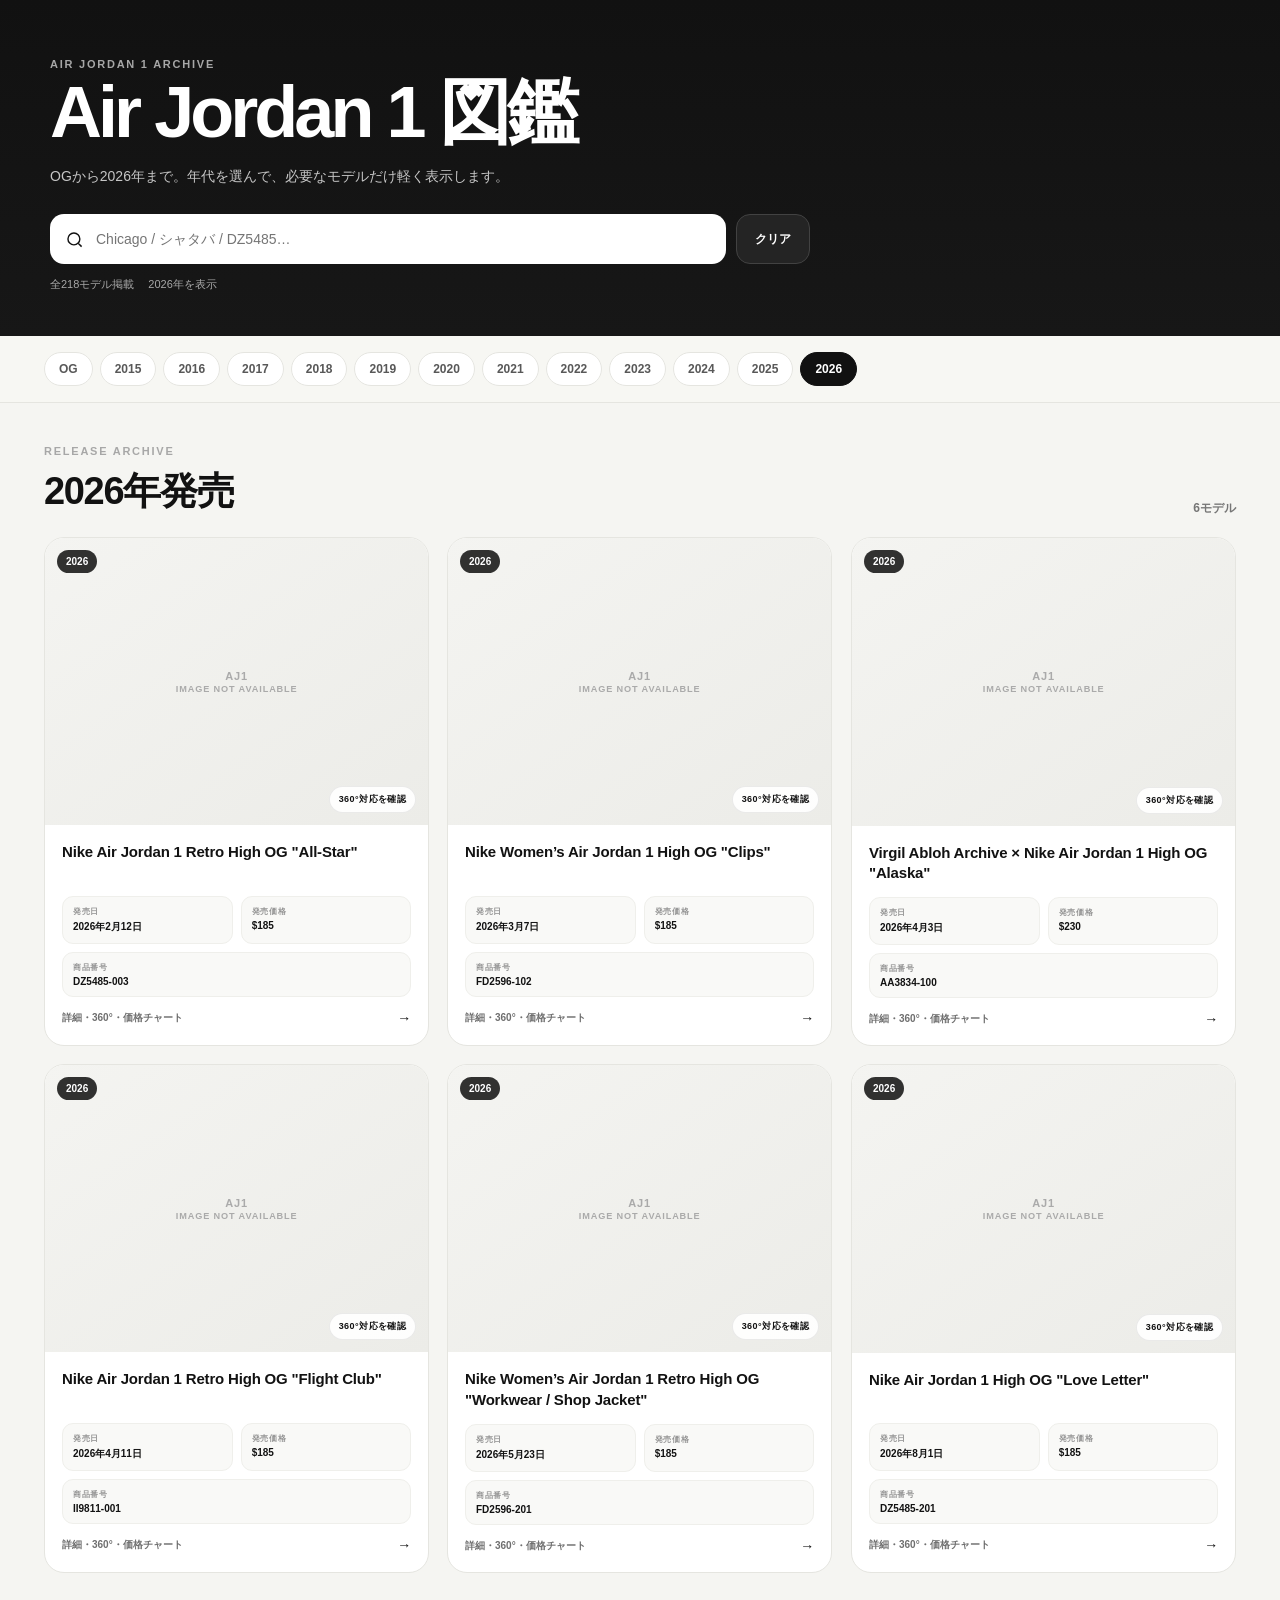
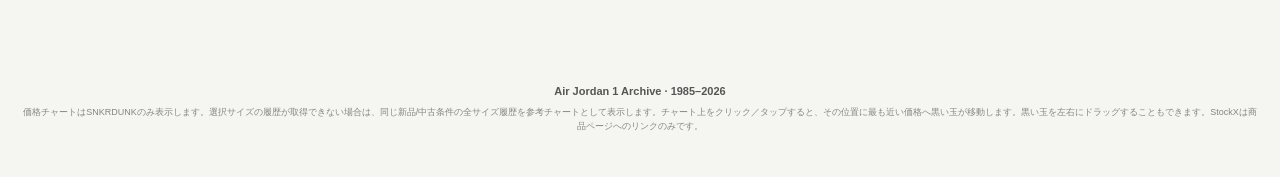
==== index.html @ d8d4a109 "Add files via upload" ====
<!DOCTYPE html>
<html lang="ja">
<head>
  <meta charset="utf-8">
  <meta name="viewport" content="width=device-width, initial-scale=1">
  <meta name="description" content="Air Jordan 1を発売年代順に探せるスニーカー図鑑。360°ビューとSNKRDUNK価格チャートに対応。">
  <title>Air Jordan 1 Archive</title>
  <link rel="preconnect" href="https://images.stockx.com">
  <link rel="preconnect" href="https://cdn.snkrdunk.com">
  <link rel="stylesheet" href="snker.css?v=22">
  <script src="snker.js?v=22" defer></script>
</head>
<body>
  <header class="site-header">
    <div class="hero-inner">
      <p class="eyebrow">AIR JORDAN 1 ARCHIVE</p>
      <h1>Air Jordan 1 図鑑</h1>
      <p class="hero-copy">OGから2026年まで。年代を選んで、必要なモデルだけ軽く表示します。</p>
      <div class="search-row">
        <label class="search-box">
          <span class="sr-only">モデル名・カラー・商品番号を検索</span>
          <svg viewBox="0 0 24 24" aria-hidden="true"><path d="m21 21-4.35-4.35m2.1-5.4a7.5 7.5 0 1 1-15 0 7.5 7.5 0 0 1 15 0Z"/></svg>
          <input id="searchInput" type="search" autocomplete="off" placeholder="Chicago / シャタバ / DZ5485…">
        </label>
        <button id="clearBtn" class="clear-btn" type="button">クリア</button>
      </div>
      <div class="hero-status">
        <span id="resultCount">データを読み込み中…</span>
        <span id="modeLabel">2026年を表示</span>
      </div>
    </div>
  </header>

  <nav class="year-nav" aria-label="発売年代">
    <div id="yearNav" class="year-nav-inner"></div>
  </nav>

  <main class="archive-main">
    <section class="section-head">
      <div>
        <p class="section-kicker">RELEASE ARCHIVE</p>
        <h2 id="sectionTitle">2026年発売</h2>
      </div>
      <p id="sectionCount" class="section-count"></p>
    </section>

    <div id="loadingState" class="state-card">スニーカーデータを読み込んでいます…</div>
    <div id="emptyState" class="state-card" hidden>該当するモデルがありません。</div>
    <div id="sneakerGrid" class="sneaker-grid" aria-live="polite"></div>
  </main>

  <button id="scrollTopBtn" class="scroll-top" type="button" aria-label="ページ上部へ戻る">↑</button>

  <dialog id="detailDialog" class="detail-dialog">
    <div class="dialog-shell">
      <button id="closeDialogBtn" class="dialog-close" type="button" aria-label="閉じる">×</button>
      <div id="detailContent"></div>
    </div>
  </dialog>

  <footer class="site-footer">
    <p>Air Jordan 1 Archive · 1985–2026</p>
    <small>価格チャートはSNKRDUNKのみ表示します。選択サイズの履歴が取得できない場合は、同じ新品/中古条件の全サイズ履歴を参考チャートとして表示します。チャート上をクリック／タップすると、その位置に最も近い価格へ黒い玉が移動します。黒い玉を左右にドラッグすることもできます。StockXは商品ページへのリンクのみです。</small>
  </footer>
</body>
</html>
---- snker.css ----
:root{
  --bg:#f5f5f2;--surface:#fff;--surface-2:#f9f9f7;--text:#121212;--muted:#767676;
  --line:#e5e5e0;--strong:#191919;--stockx:#066b3b;--snkr:#111111;--shadow:0 18px 46px rgba(0,0,0,.08);
  --nav-h:66px;--radius:20px;
}
*{box-sizing:border-box}
html{scroll-behavior:smooth;background:var(--bg)}
body{margin:0;background:var(--bg);color:var(--text);font-family:Inter,"Helvetica Neue",Arial,"Noto Sans JP",sans-serif;-webkit-font-smoothing:antialiased}
button,input,select{font:inherit}
button,a{-webkit-tap-highlight-color:transparent}
a{color:inherit}
.sr-only{position:absolute;width:1px;height:1px;padding:0;margin:-1px;overflow:hidden;clip:rect(0,0,0,0);white-space:nowrap;border:0}
.site-header{background:linear-gradient(180deg,#111 0%,#171717 100%);color:#fff;padding:58px 24px 44px}
.hero-inner{max-width:1180px;margin:auto}
.eyebrow,.section-kicker{margin:0 0 9px;font-size:11px;font-weight:900;letter-spacing:.16em;color:#a7a7a7}
h1{margin:0;font-size:clamp(36px,6vw,72px);line-height:.94;letter-spacing:-.055em}
.hero-copy{margin:18px 0 26px;max-width:700px;color:#c6c6c6;line-height:1.7;font-size:14px}
.search-row{display:flex;gap:10px;max-width:760px}
.search-box{height:50px;flex:1;display:flex;align-items:center;gap:10px;padding:0 15px;background:#fff;border-radius:14px;color:#111}
.search-box svg{width:19px;height:19px;fill:none;stroke:currentColor;stroke-width:1.8;flex:none}
.search-box input{width:100%;border:0;outline:0;background:transparent;font-size:14px}
.clear-btn{border:1px solid #424242;background:#242424;color:#fff;border-radius:14px;padding:0 18px;font-size:12px;font-weight:800;cursor:pointer}
.hero-status{margin-top:13px;display:flex;gap:14px;flex-wrap:wrap;color:#a8a8a8;font-size:11px}
.year-nav{position:sticky;top:0;z-index:100;background:rgba(247,247,244,.92);backdrop-filter:blur(18px);-webkit-backdrop-filter:blur(18px);border-bottom:1px solid var(--line)}
.year-nav-inner{max-width:1240px;height:var(--nav-h);margin:auto;padding:0 24px;display:flex;align-items:center;gap:7px;overflow-x:auto;scrollbar-width:none}
.year-nav-inner::-webkit-scrollbar{display:none}
.year-btn{flex:none;border:1px solid var(--line);background:#fff;border-radius:999px;padding:9px 14px;font-size:12px;font-weight:850;color:#585858;cursor:pointer;transition:.18s ease}
.year-btn:hover{transform:translateY(-1px);border-color:#bcbcbc;color:#111}
.year-btn.active{background:#111;color:#fff;border-color:#111}
.archive-main{max-width:1240px;margin:auto;padding:42px 24px 80px;min-height:70vh}
.section-head{display:flex;align-items:end;justify-content:space-between;gap:16px;margin-bottom:20px}
.section-head h2{margin:0;font-size:clamp(25px,4vw,38px);letter-spacing:-.035em}
.section-count{margin:0;color:var(--muted);font-size:12px;font-weight:800}
.sneaker-grid{display:grid;grid-template-columns:repeat(3,minmax(0,1fr));gap:18px}
.sneaker-card{min-width:0;background:var(--surface);border:1px solid var(--line);border-radius:var(--radius);overflow:hidden;cursor:pointer;transition:transform .2s ease,box-shadow .2s ease,border-color .2s ease;content-visibility:auto;contain-intrinsic-size:430px}
.sneaker-card:hover{transform:translateY(-3px);box-shadow:var(--shadow);border-color:#d1d1cc}
.card-image-wrap{position:relative;aspect-ratio:4/3;background:linear-gradient(145deg,#f4f4f1,#ecece8);display:grid;place-items:center;overflow:hidden}
.card-image{width:100%;height:100%;object-fit:contain;padding:18px;display:block;transition:transform .25s ease}
.sneaker-card:hover .card-image{transform:scale(1.025)}
.image-placeholder{width:100%;height:100%;display:grid;place-items:center;color:#aaa;font-weight:900;letter-spacing:.08em;font-size:11px;text-align:center}
.card-year{position:absolute;top:12px;left:12px;padding:6px 9px;border-radius:999px;background:rgba(17,17,17,.86);color:#fff;font-size:10px;font-weight:900;backdrop-filter:blur(8px)}
.card-360{position:absolute;right:12px;bottom:12px;padding:6px 9px;border-radius:999px;background:rgba(255,255,255,.9);border:1px solid rgba(0,0,0,.08);font-size:9px;font-weight:900;letter-spacing:.05em}
.card-body{padding:17px 17px 18px}
.card-title{margin:0;min-height:2.65em;font-size:15px;line-height:1.35;letter-spacing:-.012em}
.card-meta{margin-top:14px;display:grid;grid-template-columns:1fr 1fr;gap:8px}
.card-meta-item{min-width:0;background:var(--surface-2);border:1px solid #efefeb;border-radius:11px;padding:9px 10px}
.card-meta-label{display:block;margin-bottom:3px;color:#939393;font-size:8px;font-weight:900;letter-spacing:.08em}
.card-meta-value{display:block;font-size:10px;font-weight:850;white-space:nowrap;overflow:hidden;text-overflow:ellipsis}
.card-sku{grid-column:1/-1}
.card-open{margin-top:13px;display:flex;align-items:center;justify-content:space-between;color:#6f6f6f;font-size:10px;font-weight:800}
.card-open::after{content:'→';font-size:14px;color:#111}
.state-card{border:1px dashed #cfcfca;border-radius:18px;background:rgba(255,255,255,.55);padding:42px 20px;text-align:center;color:#777;font-size:13px}
.scroll-top{position:fixed;right:22px;bottom:22px;width:46px;height:46px;border:0;border-radius:50%;background:#111;color:#fff;box-shadow:0 10px 28px rgba(0,0,0,.2);display:none;place-items:center;z-index:90;cursor:pointer}
.scroll-top.show{display:grid}
.site-footer{text-align:center;padding:32px 20px 44px;color:#858585;font-size:11px}
.site-footer p{margin:0 0 8px;color:#555;font-weight:800}.site-footer small{font-size:9px}
.detail-dialog{width:min(1160px,calc(100% - 28px));max-width:none;max-height:calc(100vh - 28px);padding:0;border:0;border-radius:24px;background:transparent;overflow:visible}
.detail-dialog::backdrop{background:rgba(0,0,0,.68);backdrop-filter:blur(5px)}
.dialog-shell{position:relative;max-height:calc(100vh - 28px);overflow:auto;background:#f7f7f4;border-radius:24px;box-shadow:0 26px 80px rgba(0,0,0,.38)}
.dialog-close{position:sticky;float:right;top:14px;right:14px;z-index:5;width:40px;height:40px;border:1px solid #ddd;background:rgba(255,255,255,.92);border-radius:50%;font-size:25px;line-height:1;cursor:pointer;box-shadow:0 5px 18px rgba(0,0,0,.08)}
.detail-grid{display:grid;grid-template-columns:minmax(0,1.05fr) minmax(360px,.95fr);gap:0;min-height:650px}
.detail-media{padding:34px;background:#ecece8;display:flex;flex-direction:column;gap:14px;min-width:0}
.detail-info{padding:40px 34px 34px;min-width:0;background:#fff}
.viewer-stage{position:relative;flex:1;min-height:420px;display:grid;place-items:center;background:#f5f5f1;border:1px solid #deded9;border-radius:20px;overflow:hidden;touch-action:pan-y}
.viewer-stage.has-360{cursor:grab}.viewer-stage.has-360:active{cursor:grabbing}
.viewer-image{width:100%;height:100%;max-height:560px;object-fit:contain;padding:22px;user-select:none;-webkit-user-drag:none}
.viewer-badge{position:absolute;left:14px;top:14px;background:#111;color:#fff;border-radius:999px;padding:7px 10px;font-size:9px;font-weight:900;letter-spacing:.08em}
.viewer-help{position:absolute;left:14px;bottom:14px;background:rgba(255,255,255,.9);border-radius:999px;padding:7px 10px;font-size:9px;font-weight:800;color:#555}
.viewer-count{position:absolute;right:14px;bottom:14px;background:rgba(17,17,17,.86);color:#fff;border-radius:999px;padding:7px 10px;font-size:9px;font-weight:900}
.viewer-arrow{position:absolute;top:50%;transform:translateY(-50%);width:42px;height:42px;border:1px solid #ddd;background:rgba(255,255,255,.9);border-radius:50%;font-size:25px;cursor:pointer}.viewer-prev{left:12px}.viewer-next{right:12px}
.viewer-actions{display:flex;gap:9px;flex-wrap:wrap}
.viewer-status{display:flex;align-items:center;color:#707070;font-size:10px;font-weight:750}
.detail-eyebrow{margin:0 0 9px;color:#999;font-size:10px;font-weight:900;letter-spacing:.13em}
.detail-title{margin:0;font-size:clamp(25px,3.3vw,42px);line-height:1.05;letter-spacing:-.045em}
.detail-meta{margin:22px 0;display:grid;grid-template-columns:repeat(3,1fr);gap:8px}
.detail-meta-item{border:1px solid var(--line);border-radius:13px;padding:11px;background:#fafaf8;min-width:0}
.detail-meta-item span{display:block;color:#8d8d8d;font-size:8px;font-weight:900;letter-spacing:.08em;margin-bottom:4px}.detail-meta-item strong{display:block;font-size:11px;line-height:1.35;word-break:break-word}
.market-section{margin-top:18px;border:1px solid var(--line);border-radius:16px;background:#fafaf8;overflow:hidden}
.market-section>summary{cursor:pointer;list-style:none;padding:14px 15px;font-size:12px;font-weight:900;display:flex;justify-content:space-between;align-items:center}.market-section>summary::-webkit-details-marker{display:none}.market-section>summary::after{content:'＋';font-size:18px;color:#777}.market-section[open]>summary::after{content:'−'}
.market-inner{padding:0 12px 12px}.market-note{margin:0 0 10px;color:#888;font-size:9px;line-height:1.55}
.market-grid{display:grid;grid-template-columns:1fr;gap:9px}.market-source{border:1px solid #e1e1dd;border-radius:13px;background:#fff;padding:11px;min-width:0}
.market-source-head{display:flex;align-items:center;justify-content:space-between;gap:8px;margin-bottom:9px}.market-source-head strong{font-size:12px}.market-stockx .market-source-head strong{color:var(--stockx)}.market-snkr .market-source-head strong{color:var(--snkr)}
.market-status{font-size:8px;font-weight:900;color:#888;background:#f1f1ef;padding:4px 7px;border-radius:999px}.market-status.ok{background:#e6f5ed;color:#176846}.market-status.warn{background:#fff3d5;color:#8a6410}.market-status.error{background:#fde8ec;color:#9b2337}
.market-controls{display:flex;align-items:center;justify-content:space-between;gap:7px;flex-wrap:wrap;margin-bottom:8px}.market-controls label{font-size:9px;font-weight:850;color:#666}.market-size{margin-left:4px;border:1px solid #dadad6;border-radius:8px;background:#fff;padding:5px 7px;font-size:10px;font-weight:800}
.market-condition{display:flex;border:1px solid #ddd;border-radius:9px;overflow:hidden}.market-condition button{border:0;background:#fff;padding:6px 9px;font-size:9px;font-weight:850;cursor:pointer}.market-condition button.active{background:#111;color:#fff}
.market-chart-box{position:relative;min-height:170px;border-radius:10px;background:#fafaf8;overflow:hidden}.market-chart{width:100%;height:auto;display:block}.market-empty{min-height:170px;display:grid;place-items:center;text-align:center;padding:18px;color:#888;font-size:9px;line-height:1.6}.market-metrics{display:grid;grid-template-columns:repeat(2,1fr);gap:6px;margin-top:8px}.market-metric{border:1px solid #ecece8;border-radius:9px;padding:7px 8px}.market-metric span{display:block;color:#999;font-size:7px;font-weight:850}.market-metric strong{display:block;margin-top:2px;font-size:9px}
.market-actions{display:flex;gap:6px;flex-wrap:wrap;margin-top:8px}.market-open{display:inline-flex;align-items:center;justify-content:center;border:1px solid #111;border-radius:9px;padding:7px 9px;font-size:9px;font-weight:900;text-decoration:none;cursor:pointer;background:#fff;color:#111}
.detail-links{display:flex;gap:9px;flex-wrap:wrap;margin-top:18px}.product-link{display:inline-flex;align-items:center;justify-content:center;min-width:116px;border-radius:12px;padding:11px 14px;text-decoration:none;font-size:11px;font-weight:900;border:1px solid #ddd;background:#fff}.product-link.stockx{background:#0d6b3f;color:#fff;border-color:#0d6b3f}.product-link.snkrdunk{background:#111;color:#fff;border-color:#111}
@media(max-width:940px){.sneaker-grid{grid-template-columns:repeat(2,minmax(0,1fr))}.detail-grid{grid-template-columns:1fr}.detail-media{min-height:500px}.detail-info{padding-top:20px}.detail-meta{grid-template-columns:1fr 1fr}.detail-meta-item:last-child{grid-column:1/-1}}
@media(max-width:620px){:root{--nav-h:58px}.site-header{padding:42px 16px 30px}.search-row{flex-direction:column}.clear-btn{height:42px}.year-nav-inner{padding:0 14px}.archive-main{padding:28px 14px 62px}.sneaker-grid{grid-template-columns:1fr;gap:13px}.card-title{min-height:0}.section-head{align-items:start}.detail-dialog{width:calc(100% - 12px);max-height:calc(100vh - 12px)}.dialog-shell{max-height:calc(100vh - 12px);border-radius:18px}.detail-media{padding:18px;min-height:390px}.viewer-stage{min-height:330px}.detail-info{padding:20px 18px 26px}.detail-meta{grid-template-columns:1fr}.detail-meta-item:last-child{grid-column:auto}.market-metrics{grid-template-columns:1fr 1fr}}

.market-snkr .market-source-head strong{display:inline-flex;align-items:center;background:#111;color:#fff!important;border-radius:8px;padding:5px 9px}
.market-snkr .market-open{background:#111;color:#fff;border-color:#111}
.market-stockx .market-open{background:#0d6b3f;color:#fff;border-color:#0d6b3f}


/* v4 market chart fixes */
[hidden]{display:none!important}
.market-chart-shell{border:1px solid #ecece7;border-radius:12px;background:#fafaf8;overflow:hidden}
.market-chart-head{display:flex;align-items:center;justify-content:space-between;gap:10px;padding:10px 12px 4px}
.market-chart-title{font-size:10px;font-weight:900;color:#333}
.market-selection{font-size:8px;font-weight:850;color:#8b8b8b;background:#f0f0ed;border-radius:999px;padding:5px 8px}
.market-chart-box{position:relative;min-height:210px;background:#fafaf8;overflow:hidden}
.market-chart{width:100%;height:auto;min-height:210px;display:block}
.market-empty{min-height:210px;display:grid;place-items:center;text-align:center;padding:24px;color:#888;font-size:10px;line-height:1.7}
.market-loading{position:absolute;inset:0;z-index:3;display:flex;flex-direction:column;align-items:center;justify-content:center;gap:9px;background:rgba(250,250,248,.92);color:#777;font-size:9px;font-weight:800}
.market-spinner{width:22px;height:22px;border:2px solid #dadad5;border-top-color:#111;border-radius:50%;animation:market-spin .7s linear infinite}
@keyframes market-spin{to{transform:rotate(360deg)}}
.market-source.is-loading .market-controls{opacity:.65}
.market-footnote{margin:8px 2px 0;color:#9a9a9a;font-size:8px;line-height:1.55}
.market-metrics{grid-template-columns:repeat(4,minmax(0,1fr))}
.market-metric{background:#fff}
@media(max-width:620px){.market-metrics{grid-template-columns:1fr 1fr}.market-chart{min-height:190px}.market-chart-box,.market-empty{min-height:190px}}


/* v5 market reliability / chart visibility */
.market-section[open] > summary{border-bottom:1px solid #ecece7}
.market-scope{margin:4px 12px 9px;padding:7px 9px;border-radius:9px;font-size:8px;font-weight:900;line-height:1.4}
.market-scope.ok{background:#edf7f1;color:#176846}
.market-scope.warn{background:#fff5da;color:#8a6410}
.market-scope.error{background:#fdebee;color:#9b2337}
.market-chart-box{min-height:230px}
.market-chart{min-height:230px}
.market-empty{min-height:230px}
.market-loading[hidden]{display:none!important}
.market-loading:not([hidden]){display:flex!important}
.market-source:not(.is-loading) .market-loading{display:none!important}
.market-source.is-loading .market-loading{display:flex!important}
.market-source.is-loading .market-empty{visibility:hidden}
.market-source .market-open{min-width:150px}
@media(max-width:620px){.market-chart,.market-chart-box,.market-empty{min-height:205px}}


/* v6 market price state */
.market-current{display:flex;align-items:baseline;gap:9px;flex-wrap:wrap;margin:2px 0 10px;padding:11px 12px;border:1px solid #e8e8e3;border-radius:11px;background:#fff}
.market-current>span{font-size:8px;font-weight:900;color:#8d8d8d;letter-spacing:.06em}
.market-current>strong{font-size:22px;line-height:1;font-weight:950;letter-spacing:-.03em;color:#111}
.market-current>small{margin-left:auto;font-size:8px;font-weight:850;color:#777}
.market-current.is-reference{background:#fff9e8;border-color:#f0dda1}
.market-chart:not([hidden]){display:block!important;width:100%!important;height:230px!important}
.market-chart[hidden]{display:none!important}
@media(max-width:620px){.market-current>strong{font-size:19px}.market-current>small{width:100%;margin-left:0}.market-chart:not([hidden]){height:205px!important}}

/* v7: SNKRDUNK-only market panel */
.market-grid{grid-template-columns:minmax(0,1fr)!important;}
.market-snkr{width:100%;}
.market-empty-standalone{padding:20px;border:1px dashed #d6d6d1;border-radius:12px;background:#fafaf8;color:#777;font-size:13px;text-align:center;}

/* v8: SNKRDUNK-only scrollable history chart */
.market-stockx{display:none!important;}
.market-chart-nav{display:flex;align-items:center;justify-content:space-between;gap:8px;padding:7px 10px;border-top:1px solid #ecece7;background:#fff;}
.market-chart-nav[hidden]{display:none!important;}
.market-chart-nav button{border:1px solid #d8d8d3;background:#fff;color:#111;border-radius:999px;padding:6px 10px;font-size:9px;font-weight:900;cursor:pointer;white-space:nowrap;}
.market-chart-nav button:hover{background:#111;color:#fff;border-color:#111;}
.market-chart-nav span{font-size:8px;color:#888;font-weight:800;text-align:center;}
.market-chart-box{overflow-x:auto;overflow-y:hidden;cursor:grab;scroll-behavior:smooth;overscroll-behavior-x:contain;scrollbar-width:thin;touch-action:pan-x pan-y;-webkit-overflow-scrolling:touch;}
.market-chart-box.is-dragging{cursor:grabbing;scroll-behavior:auto;user-select:none;}
.market-chart-box::-webkit-scrollbar{height:8px}.market-chart-box::-webkit-scrollbar-track{background:#efefeb}.market-chart-box::-webkit-scrollbar-thumb{background:#bcbcb5;border-radius:999px}
.market-chart:not([hidden]){max-width:none!important;min-width:620px!important;display:block!important;}
.market-chart-tooltip{position:absolute;z-index:5;min-width:100px;padding:8px 10px;border-radius:10px;background:#111;color:#fff;pointer-events:none;box-shadow:0 6px 24px rgba(0,0,0,.18);}
.market-chart-tooltip[hidden]{display:none!important;}
.market-chart-tooltip strong,.market-chart-tooltip span{display:block}.market-chart-tooltip strong{font-size:12px}.market-chart-tooltip span{margin-top:2px;font-size:8px;color:#cfcfcf}
@media(max-width:620px){.market-chart-nav span{display:none}.market-chart-nav{justify-content:space-between}.market-chart:not([hidden]){min-width:620px!important}}


/* v9: past-price history visibility */
.market-history{border-top:1px solid #ecece7;background:#fff;padding:10px 12px 12px;}
.market-history[hidden]{display:none!important;}
.market-history-head{display:flex;align-items:center;justify-content:space-between;gap:10px;margin-bottom:7px;}
.market-history-head strong{font-size:10px;font-weight:950;color:#222;}
.market-history-head span{font-size:8px;font-weight:800;color:#888;}
.market-history-list{max-height:210px;overflow:auto;border:1px solid #ecece7;border-radius:10px;background:#fafaf8;overscroll-behavior:contain;}
.market-history-row{display:grid;grid-template-columns:1fr auto auto;align-items:center;gap:10px;padding:9px 11px;border-bottom:1px solid #e9e9e4;font-size:10px;}
.market-history-row:last-child{border-bottom:0;}
.market-history-row span{color:#777;font-weight:800;}
.market-history-row strong{font-size:11px;color:#111;}
.market-history-row em{font-style:normal;font-size:7px;font-weight:950;background:#111;color:#fff;border-radius:999px;padding:3px 6px;}
.market-history-row.latest{background:#fff;}
@media(max-width:620px){.market-history-list{max-height:185px}.market-chart-box{touch-action:auto}.market-chart:not([hidden]){min-width:760px!important}}


/* v10: SNKRDUNK風のドラッグ可能な価格ポイント */
.market-chart-guide{display:flex;align-items:center;justify-content:space-between;gap:12px;padding:8px 12px;border-top:1px solid #ecece7;background:#fff}
.market-chart-guide[hidden]{display:none!important}
.market-chart-guide span{font-size:9px;font-weight:850;color:#666}
.market-chart-guide button{border:1px solid #d8d8d3;background:#111;color:#fff;border-radius:999px;padding:6px 11px;font-size:9px;font-weight:900;cursor:pointer}
.market-chart-guide button:hover{opacity:.82}
.market-chart-box{overflow:hidden!important;cursor:default!important;touch-action:pan-y!important}
.market-chart{min-width:0!important;max-width:100%!important;width:100%!important;cursor:crosshair;touch-action:pan-y;user-select:none;-webkit-user-select:none}
.market-chart.is-selecting{cursor:grabbing}
.chart-cursor{pointer-events:none}
.chart-cursor-halo{filter:drop-shadow(0 2px 5px rgba(0,0,0,.12))}
.market-current.is-history{background:#f6f6f2;border-color:#dcdcd4}
.market-current.is-history>span{color:#111}
.market-history{display:none!important}
.market-chart-nav{display:none!important}
@media(max-width:620px){.market-chart-guide span{font-size:8px}.market-chart-guide button{padding:6px 9px}.market-chart{height:230px!important;min-height:230px!important}}


/* v11: compact historical price cursor */
.chart-cursor-label{filter:drop-shadow(0 3px 8px rgba(0,0,0,.16))}
.chart-cursor-price{letter-spacing:.01em}
.market-current.is-history>small{font-weight:850;color:#777}


/* v12: SNKRDUNK風の価格カーソル操作 */
.market-chart{cursor:default!important;touch-action:pan-y!important;}
.chart-cursor{pointer-events:auto!important;cursor:grab;touch-action:none;outline:none;}
.chart-cursor.is-dragging{cursor:grabbing;}
.chart-cursor-line{pointer-events:none;}
.chart-cursor-hit{pointer-events:all;fill:transparent;cursor:grab;}
.chart-cursor-halo,.chart-cursor-dot,.chart-cursor-label,.chart-cursor-label-bg,.chart-cursor-price{pointer-events:all;cursor:grab;}
.chart-cursor.is-dragging .chart-cursor-hit,.chart-cursor.is-dragging .chart-cursor-halo,.chart-cursor.is-dragging .chart-cursor-dot,.chart-cursor.is-dragging .chart-cursor-label,.chart-cursor.is-dragging .chart-cursor-label-bg,.chart-cursor.is-dragging .chart-cursor-price{cursor:grabbing;}
.chart-cursor:focus-visible .chart-cursor-halo{stroke-width:3;filter:drop-shadow(0 0 0.25rem rgba(0,0,0,.18));}
.market-chart-guide span::before{content:'↔ ';font-weight:950;color:#111;}


/* v13: wide scrollable price history + draggable cursor */
.detail-dialog{width:min(1320px,calc(100% - 28px));}
.detail-grid{grid-template-columns:minmax(0,1.02fr) minmax(430px,.98fr);}
.market-chart-box{
  overflow-x:auto!important;
  overflow-y:hidden!important;
  cursor:grab!important;
  touch-action:pan-x pan-y!important;
  scroll-behavior:smooth;
  overscroll-behavior-x:contain;
  scrollbar-width:auto;
  -webkit-overflow-scrolling:touch;
}
.market-chart-box.is-panning{cursor:grabbing!important;scroll-behavior:auto;user-select:none;-webkit-user-select:none;}
.market-chart-box::-webkit-scrollbar{height:10px;}
.market-chart-box::-webkit-scrollbar-track{background:#ecece8;border-radius:999px;}
.market-chart-box::-webkit-scrollbar-thumb{background:#aaa9a2;border-radius:999px;border:2px solid #ecece8;}
.market-chart:not([hidden]){
  width:auto!important;
  max-width:none!important;
  min-width:980px!important;
  height:290px!important;
  min-height:290px!important;
  flex:none;
}
.chart-cursor{touch-action:none!important;}
.market-chart-guide span::before{content:'↔ ';}
@media(max-width:940px){.detail-dialog{width:calc(100% - 18px)}.detail-grid{grid-template-columns:1fr}.market-chart:not([hidden]){min-width:980px!important}}
@media(max-width:620px){.market-chart:not([hidden]){min-width:900px!important;height:270px!important;min-height:270px!important}.market-chart-box::-webkit-scrollbar{height:7px}}


/* v14: wider chart panel + cursor-safe padding + auto-follow friendly viewport */
.detail-dialog{width:min(1500px,calc(100% - 20px));}
.detail-grid{grid-template-columns:minmax(390px,.82fr) minmax(650px,1.18fr);}
.detail-info{min-width:0;}
.market-chart-box{
  min-height:300px;
  scroll-padding-left:150px;
  scroll-padding-right:190px;
}
.market-chart:not([hidden]){
  height:300px!important;
  min-height:300px!important;
}
.chart-cursor-label{overflow:visible;}
.chart-cursor-hit{r:30;}
@media(max-width:1180px){
  .detail-dialog{width:calc(100% - 16px);}
  .detail-grid{grid-template-columns:minmax(340px,.9fr) minmax(560px,1.1fr);}
}
@media(max-width:940px){
  .detail-grid{grid-template-columns:1fr;}
  .market-chart-box{min-height:285px;}
  .market-chart:not([hidden]){height:285px!important;min-height:285px!important;}
}
@media(max-width:620px){
  .market-chart-box{min-height:270px;scroll-padding-left:90px;scroll-padding-right:120px;}
  .market-chart:not([hidden]){height:270px!important;min-height:270px!important;}
}


/* v15: fixed viewport chart. The SVG viewBox pans instead of the DOM element scrolling. */
.market-chart-box{
  overflow:hidden!important;
  cursor:grab!important;
  touch-action:none!important;
  scrollbar-width:none!important;
}
.market-chart-box::-webkit-scrollbar{display:none!important;}
.market-chart-box.is-panning{cursor:grabbing!important;user-select:none;-webkit-user-select:none;}
.market-chart:not([hidden]){
  width:100%!important;
  min-width:0!important;
  max-width:100%!important;
  height:300px!important;
  min-height:300px!important;
  display:block!important;
  touch-action:none!important;
  user-select:none;
  -webkit-user-select:none;
}
.chart-cursor{pointer-events:auto!important;cursor:grab!important;touch-action:none!important;}
.chart-cursor.is-dragging{cursor:grabbing!important;}
.chart-cursor-label{pointer-events:all!important;}
.market-chart-guide span::before{content:'● ';font-weight:950;color:#111;}
@media(max-width:620px){
  .market-chart:not([hidden]){height:270px!important;min-height:270px!important;}
}


/* v17: chart interval switch + tap-to-inspect */
.market-interval{display:flex;justify-content:flex-end;gap:5px;padding:5px 12px 9px;background:#fafaf8;}
.market-interval button{border:1px solid #d9d9d4;background:#fff;color:#666;border-radius:999px;padding:6px 11px;font-size:9px;font-weight:900;cursor:pointer;min-height:30px;}
.market-interval button.active{background:#111;color:#fff;border-color:#111;}
.market-interval button:focus-visible{outline:2px solid #111;outline-offset:2px;}
.market-chart{cursor:pointer!important;}
.chart-cursor,.chart-cursor *{cursor:grab!important;}
.chart-cursor.is-dragging,.chart-cursor.is-dragging *{cursor:grabbing!important;}
@media(max-width:620px){.market-interval{justify-content:stretch}.market-interval button{flex:1;min-height:36px;font-size:10px;}}


/* v18: clearer interval tabs + tap-anywhere chart selection */
.market-interval-row{display:flex;align-items:center;justify-content:space-between;gap:10px;padding:7px 12px 10px;background:#fafaf8;border-top:1px solid #efefeb;}
.market-interval-label{font-size:9px;font-weight:900;color:#555;white-space:nowrap;}
.market-interval{padding:0!important;background:transparent!important;display:inline-flex!important;gap:0!important;border:1px solid #d7d7d1;border-radius:10px;overflow:hidden;}
.market-interval button{border:0!important;border-radius:0!important;min-width:76px;min-height:34px!important;padding:7px 12px!important;background:#fff!important;color:#666!important;}
.market-interval button+button{border-left:1px solid #d7d7d1!important;}
.market-interval button.active{background:#111!important;color:#fff!important;}
.market-chart-box{touch-action:pan-y!important;}
.market-chart{cursor:crosshair!important;}
.market-chart-guide span::before{content:'● '!important;}
@media(max-width:620px){.market-interval-row{align-items:stretch;flex-direction:column;gap:6px}.market-interval{width:100%;display:flex!important}.market-interval button{flex:1;min-height:42px!important;font-size:11px!important}.market-interval-label{font-size:10px}.market-chart-guide span{font-size:8px}}

/* v19: チャート全体をタップ対象にし、表示間隔タブを明確化 */
.market-chart-box{cursor:pointer!important;}
.market-chart{cursor:crosshair!important;}
.market-chart-box:active{cursor:crosshair!important;}
.market-interval button{cursor:pointer!important;}
.market-interval button.active{box-shadow:inset 0 0 0 1px #111;}


/* v20: chart tap is handled on pointerdown; cursor release keeps selected history point */
.market-chart{pointer-events:auto!important;}


/* v22: selected-size fallback chart + stable chart point selection */
.market-scope.warn{background:#fff7dc!important;color:#7a5a00!important;}
.market-scope.ok{background:#edf9f2!important;color:#16683b!important;}
.market-chart{pointer-events:auto!important;}
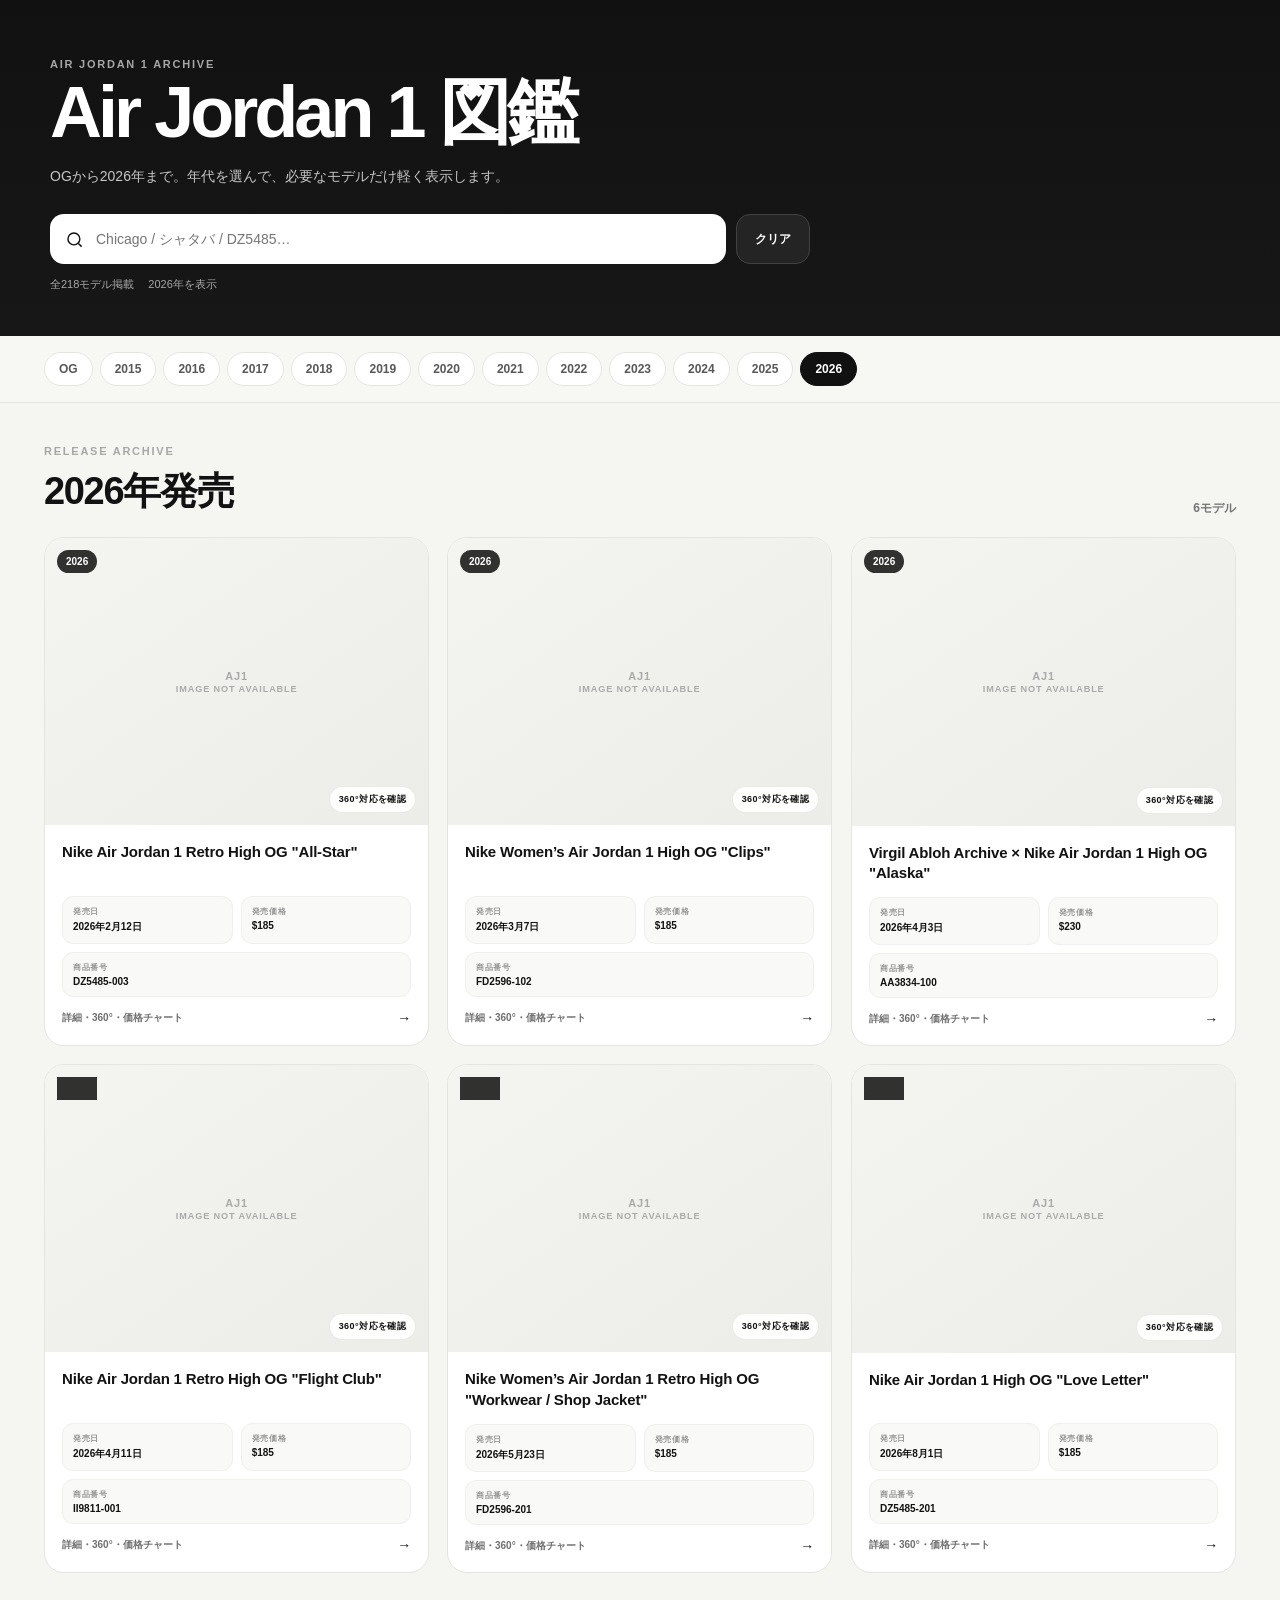
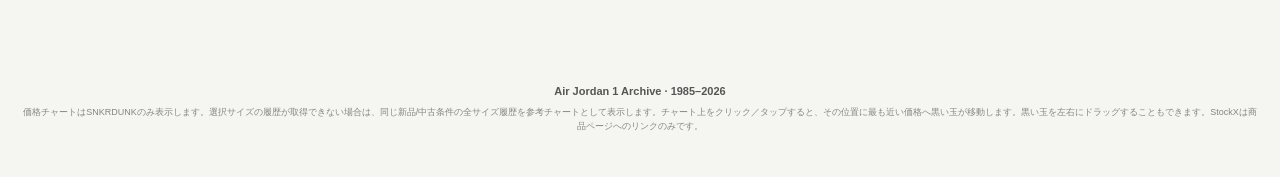
==== commit b0fd4fd7: "Add files via upload" ====
--- a/index.html
+++ b/index.html
@@ -7,8 +7,8 @@
   <title>Air Jordan 1 Archive</title>
   <link rel="preconnect" href="https://images.stockx.com">
   <link rel="preconnect" href="https://cdn.snkrdunk.com">
-  <link rel="stylesheet" href="snker.css?v=22">
-  <script src="snker.js?v=22" defer></script>
+  <link rel="stylesheet" href="snker.css?v=23">
+  <script src="snker.js?v=23" defer></script>
 </head>
 <body>
   <header class="site-header">
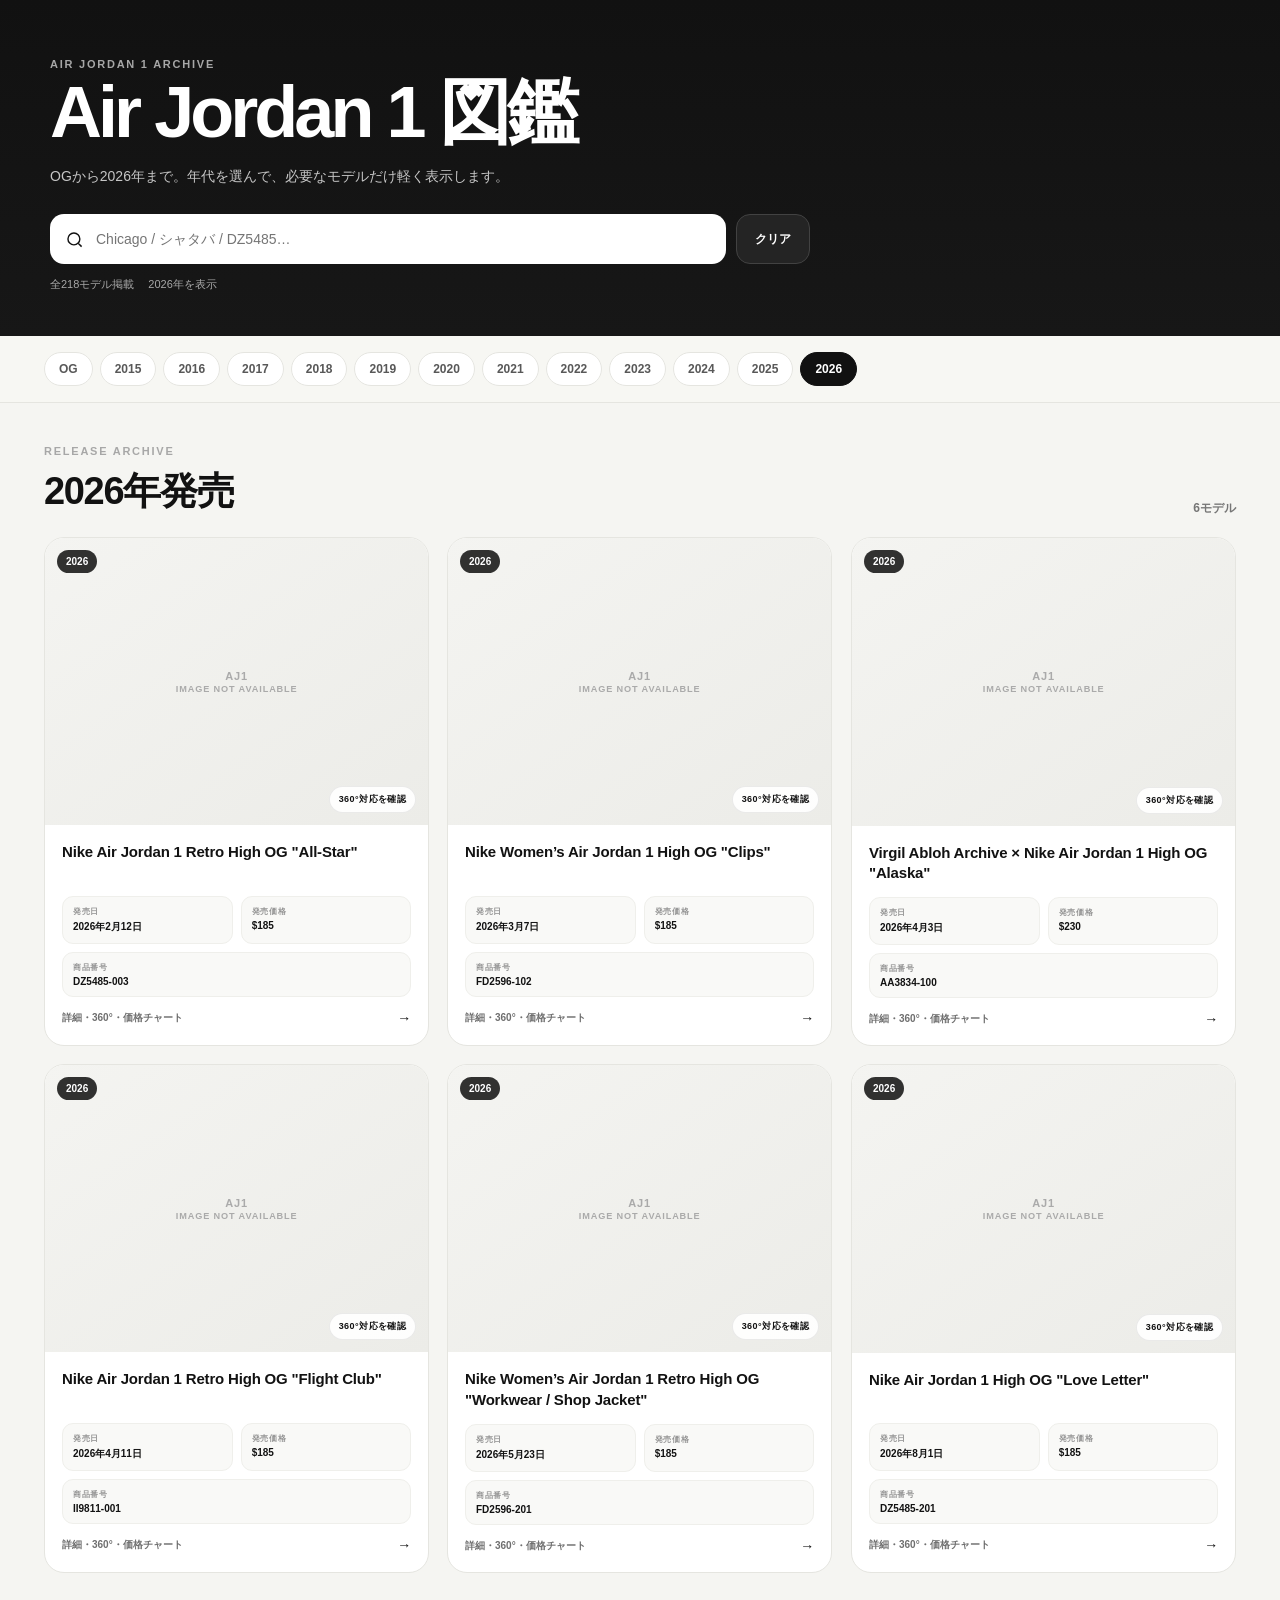
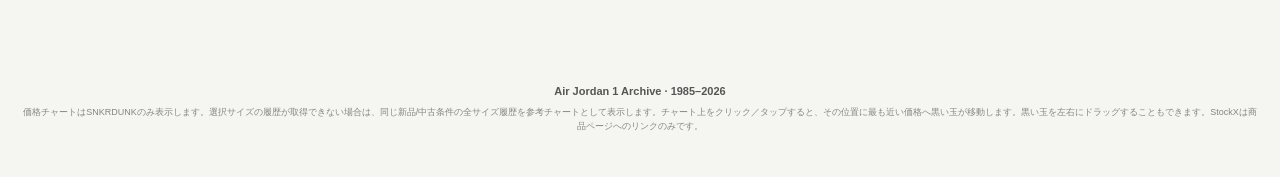
==== commit 8201c0f0: "Add files via upload" ====
--- a/index.html
+++ b/index.html
@@ -7,8 +7,8 @@
   <title>Air Jordan 1 Archive</title>
   <link rel="preconnect" href="https://images.stockx.com">
   <link rel="preconnect" href="https://cdn.snkrdunk.com">
-  <link rel="stylesheet" href="snker.css?v=23">
-  <script src="snker.js?v=23" defer></script>
+  <link rel="stylesheet" href="snker.css?v=24">
+  <script src="snker.js?v=24" defer></script>
 </head>
 <body>
   <header class="site-header">
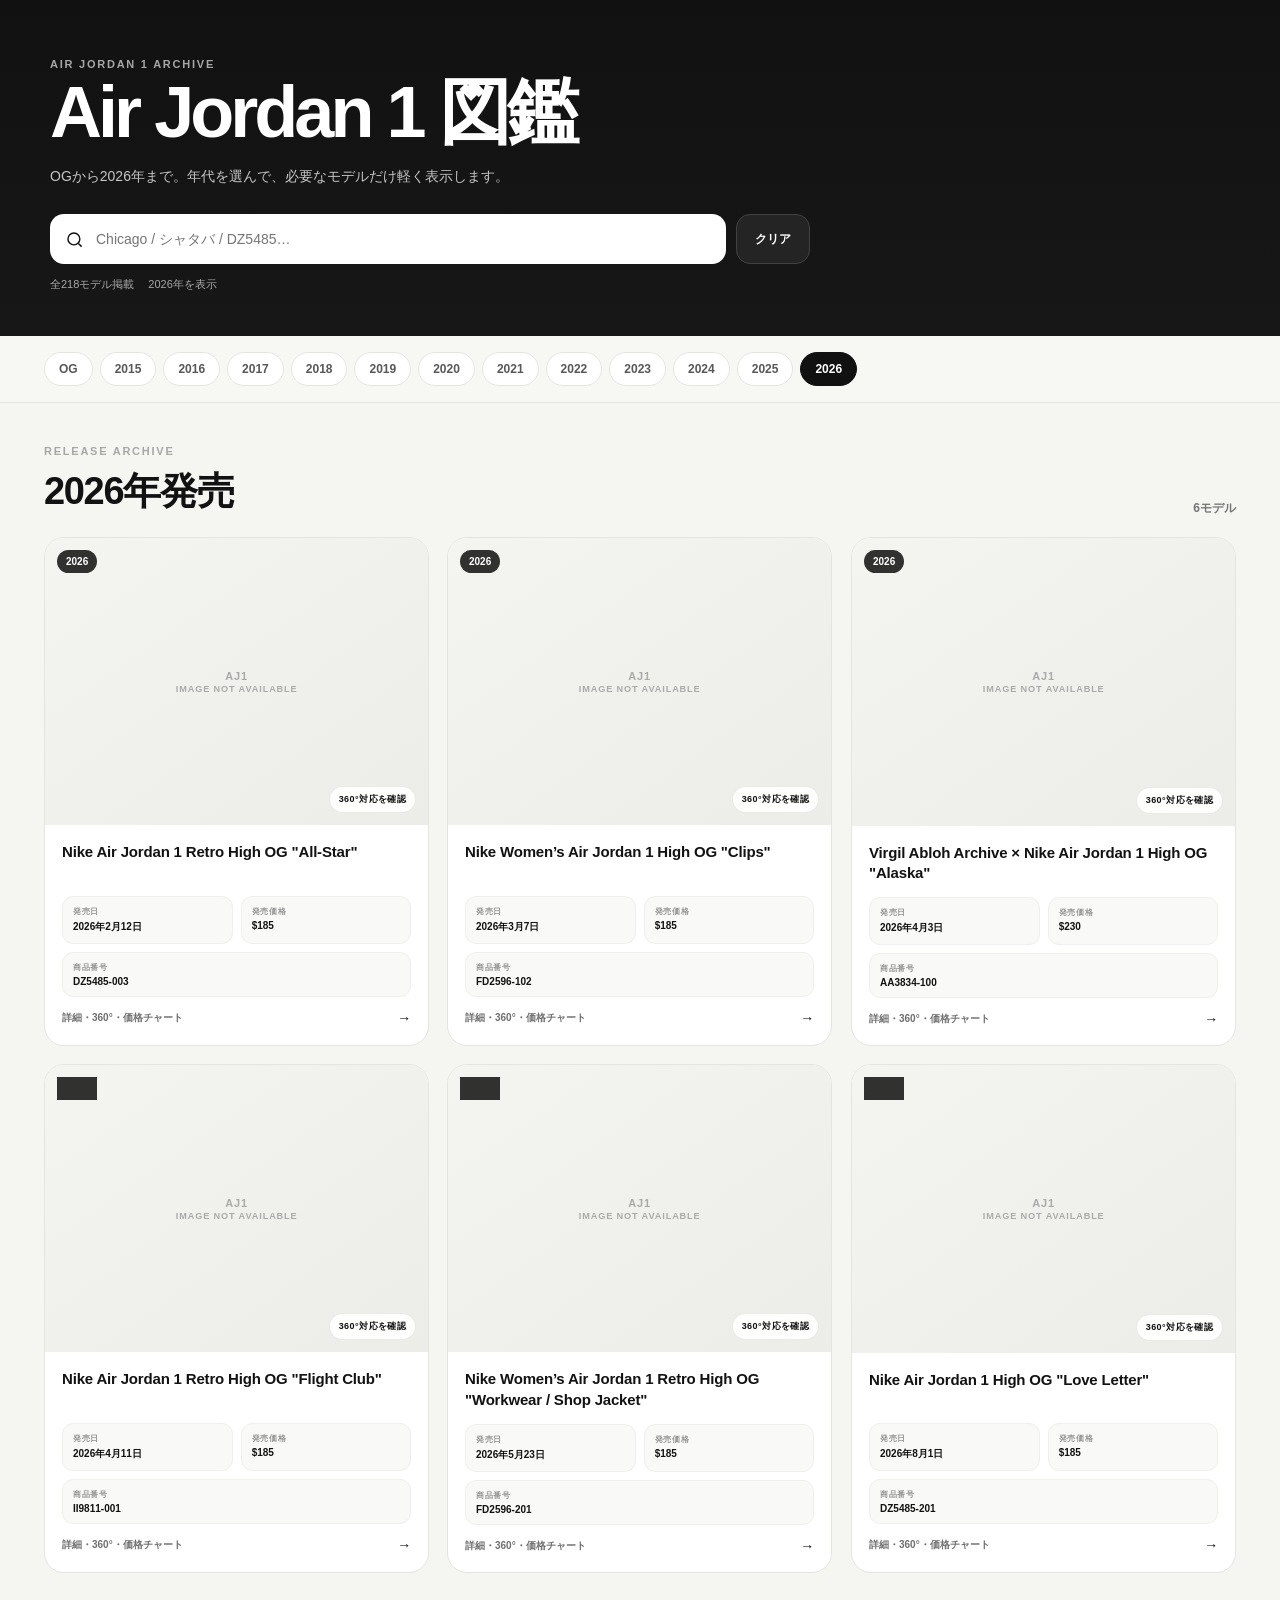
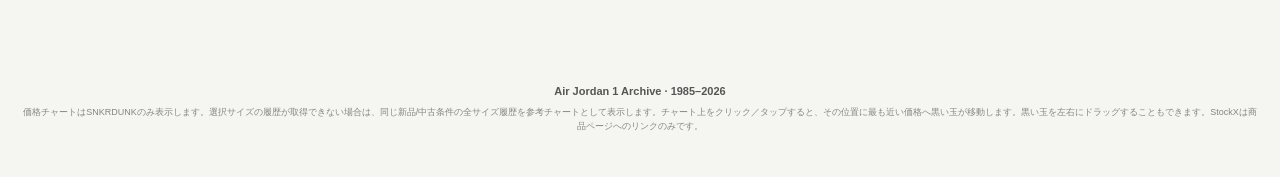
==== commit 6515195e: "Add files via upload" ====
--- a/index.html
+++ b/index.html
@@ -7,8 +7,8 @@
   <title>Air Jordan 1 Archive</title>
   <link rel="preconnect" href="https://images.stockx.com">
   <link rel="preconnect" href="https://cdn.snkrdunk.com">
-  <link rel="stylesheet" href="snker.css?v=24">
-  <script src="snker.js?v=24" defer></script>
+  <link rel="stylesheet" href="snker.css?v=25">
+  <script src="snker.js?v=25" defer></script>
 </head>
 <body>
   <header class="site-header">
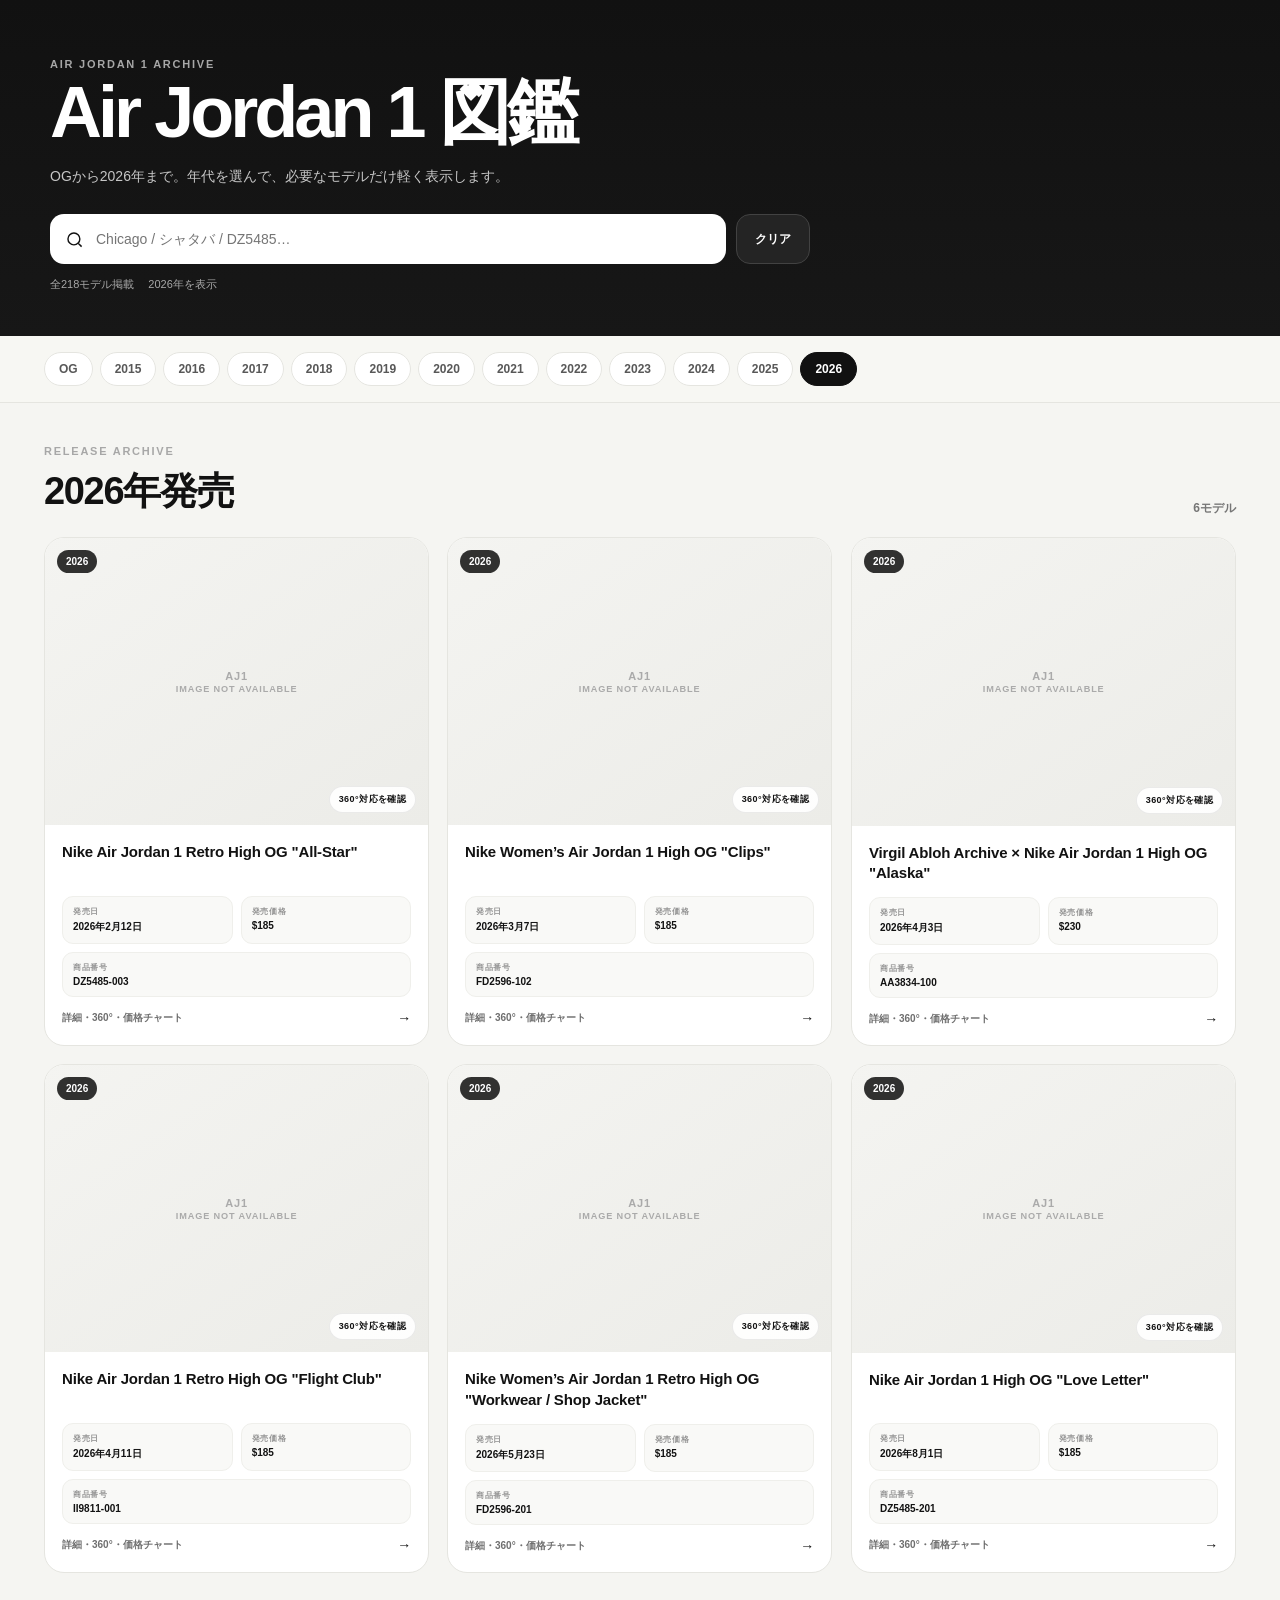
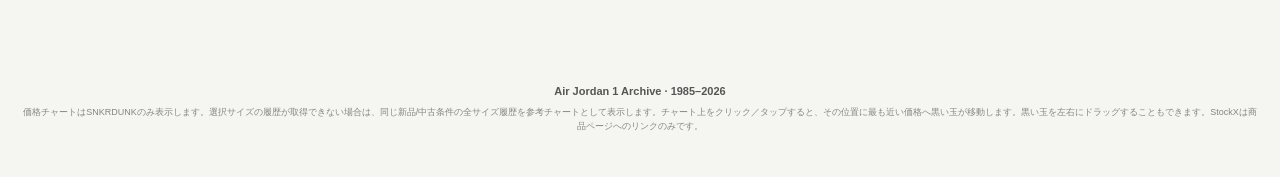
==== commit f80c9b56: "Add files via upload" ====
--- a/index.html
+++ b/index.html
@@ -7,8 +7,8 @@
   <title>Air Jordan 1 Archive</title>
   <link rel="preconnect" href="https://images.stockx.com">
   <link rel="preconnect" href="https://cdn.snkrdunk.com">
-  <link rel="stylesheet" href="snker.css?v=25">
-  <script src="snker.js?v=25" defer></script>
+  <link rel="stylesheet" href="snker.css?v=26">
+  <script src="snker.js?v=26" defer></script>
 </head>
 <body>
   <header class="site-header">
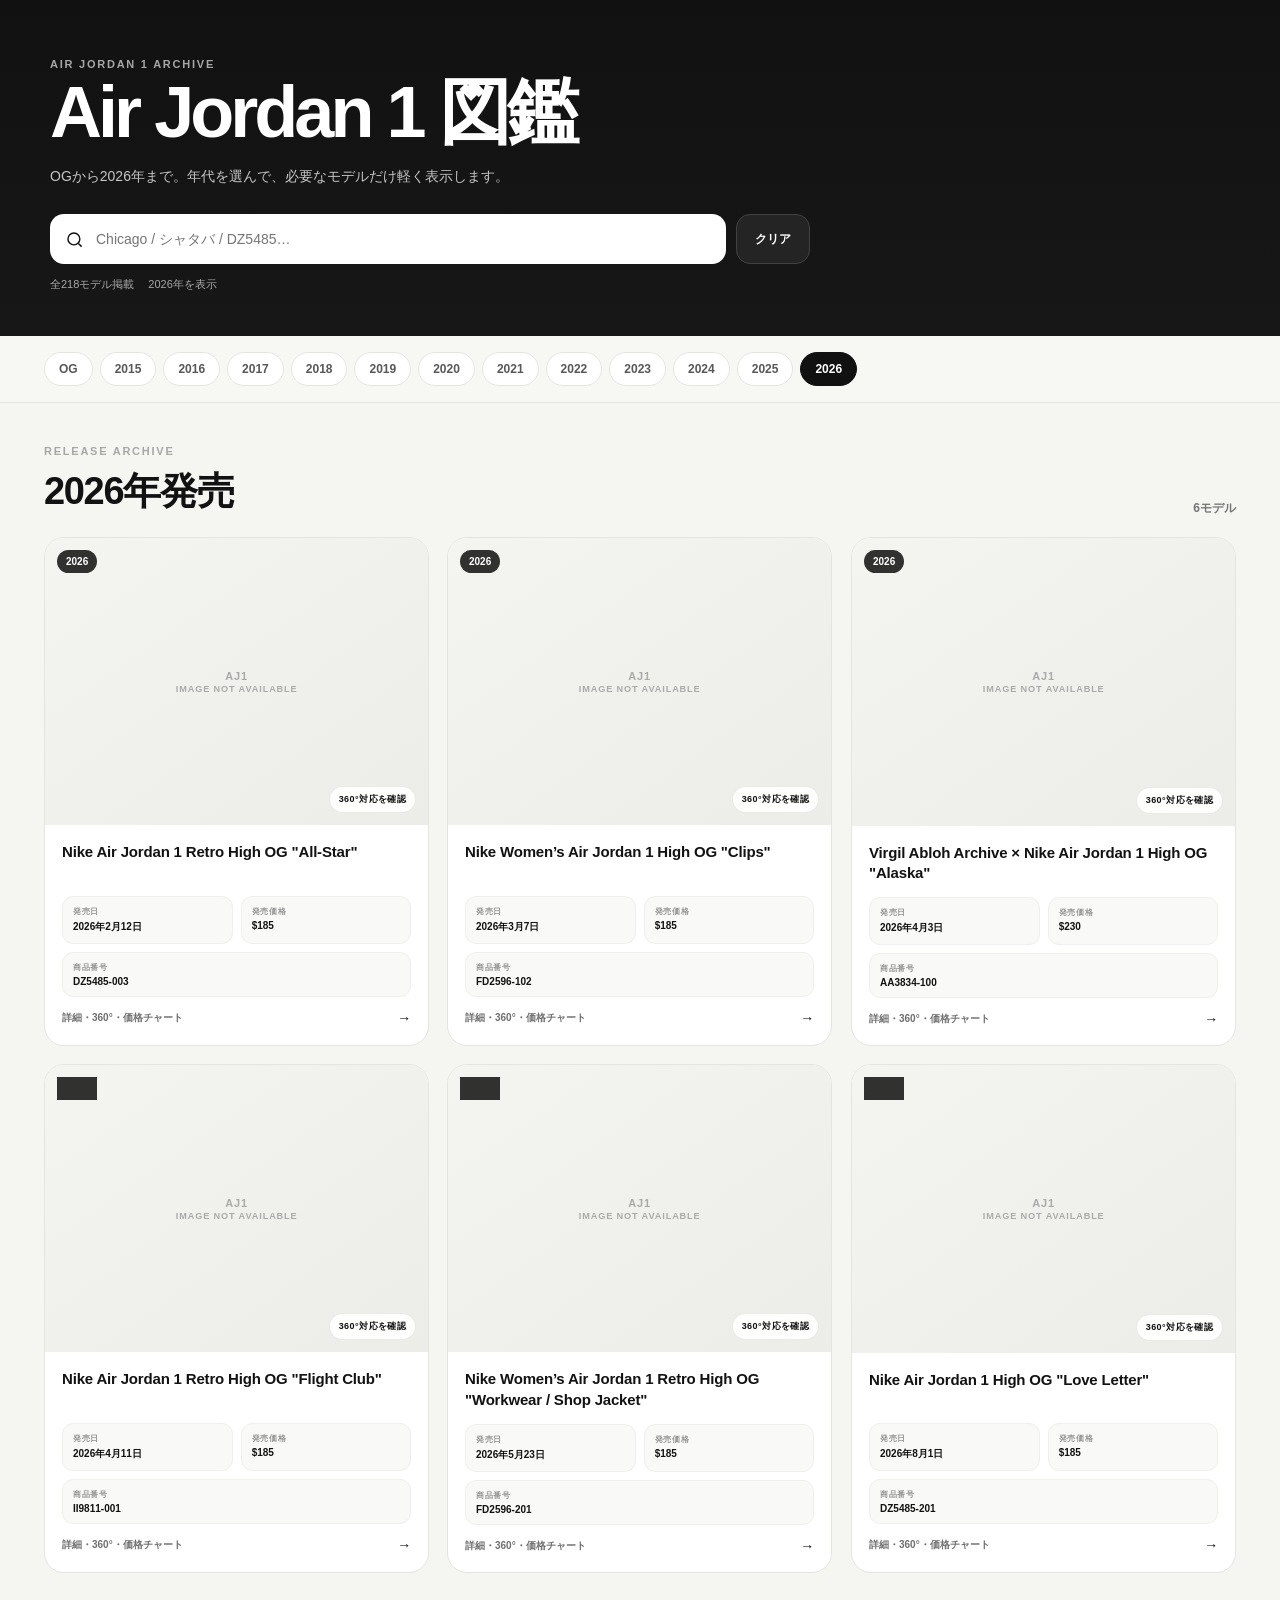
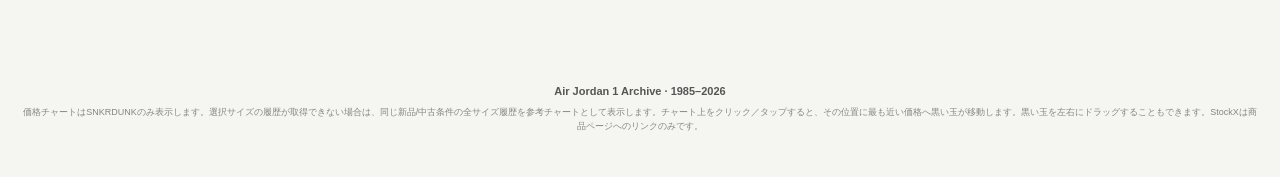
==== commit 64414279: "Add files via upload" ====
--- a/index.html
+++ b/index.html
@@ -7,8 +7,8 @@
   <title>Air Jordan 1 Archive</title>
   <link rel="preconnect" href="https://images.stockx.com">
   <link rel="preconnect" href="https://cdn.snkrdunk.com">
-  <link rel="stylesheet" href="snker.css?v=26">
-  <script src="snker.js?v=26" defer></script>
+  <link rel="stylesheet" href="snker.css?v=28">
+  <script src="snker.js?v=28" defer></script>
 </head>
 <body>
   <header class="site-header">
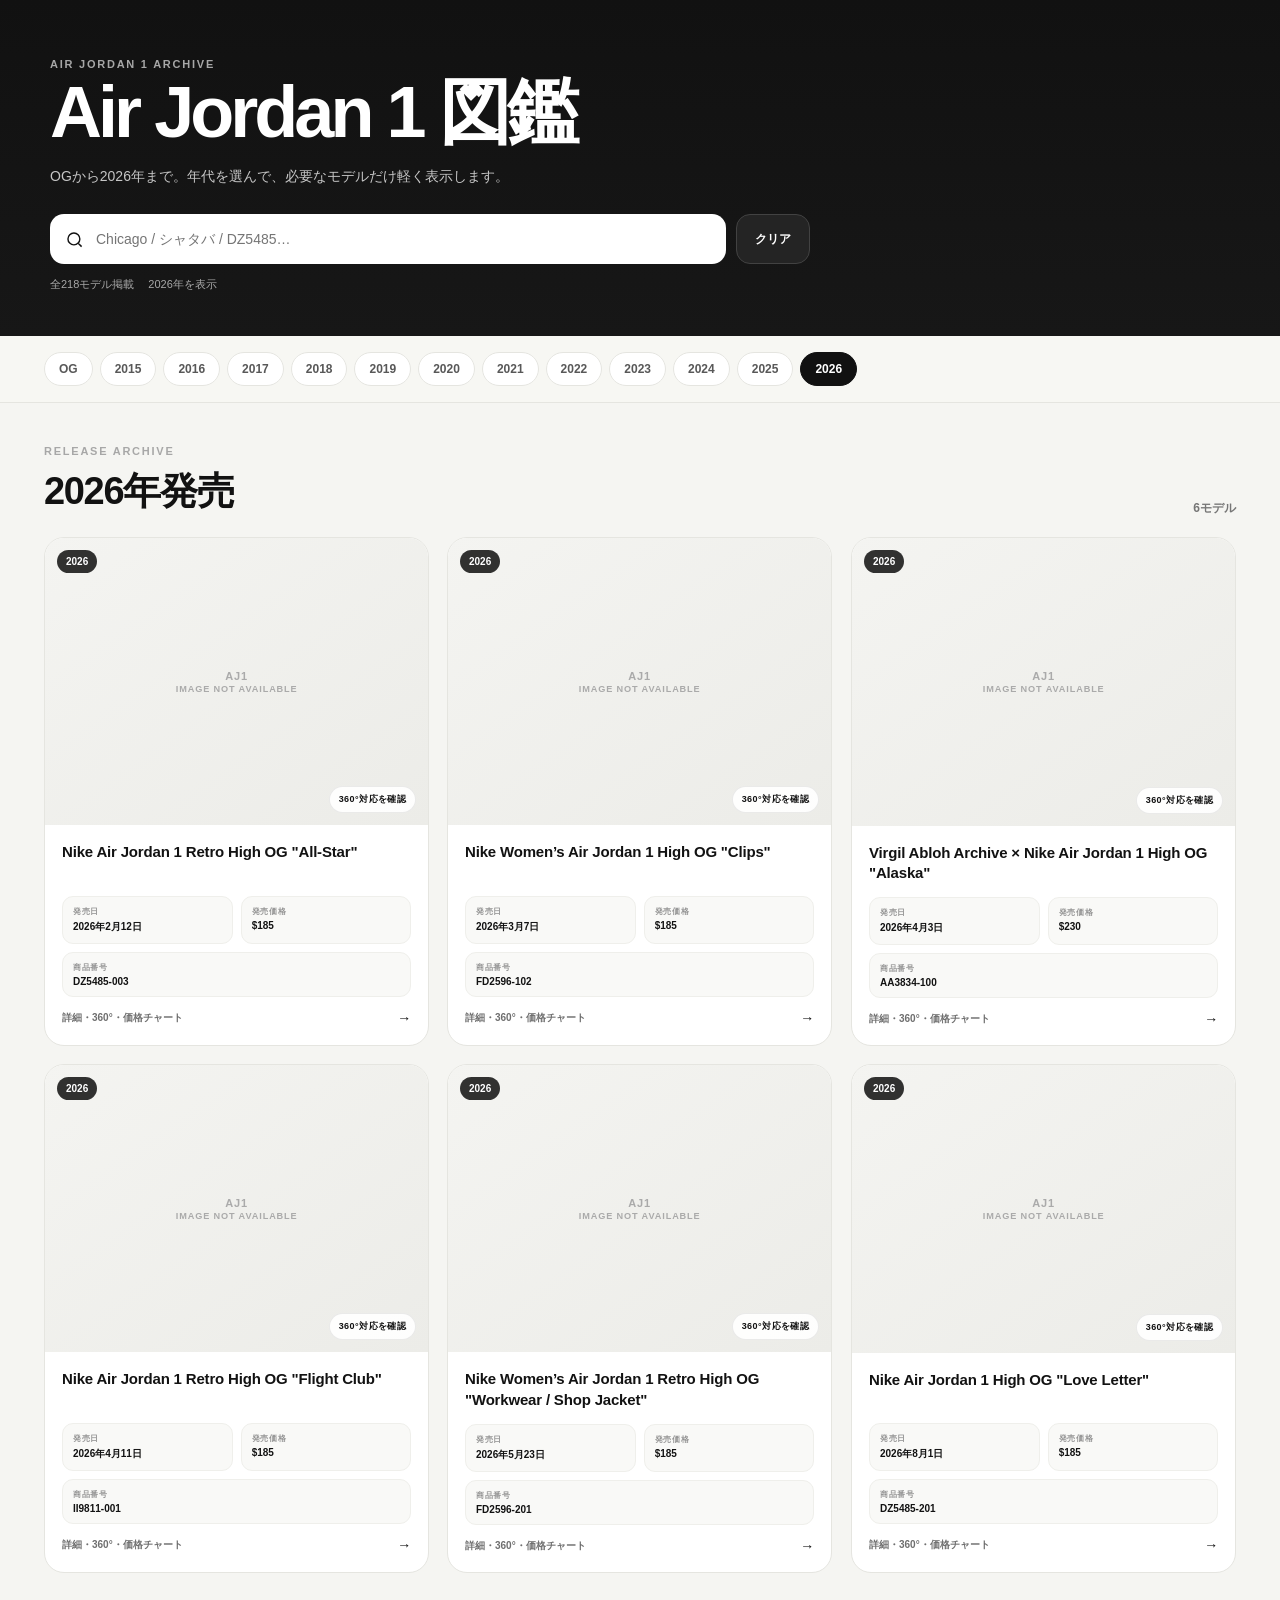
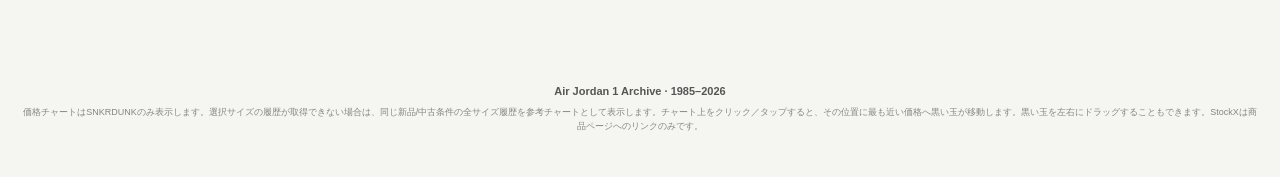
==== commit e64d3ec8: "Add files via upload" ====
--- a/index.html
+++ b/index.html
@@ -7,8 +7,8 @@
   <title>Air Jordan 1 Archive</title>
   <link rel="preconnect" href="https://images.stockx.com">
   <link rel="preconnect" href="https://cdn.snkrdunk.com">
-  <link rel="stylesheet" href="snker.css?v=28">
-  <script src="snker.js?v=28" defer></script>
+  <link rel="stylesheet" href="snker.css?v=29">
+  <script src="snker.js?v=29" defer></script>
 </head>
 <body>
   <header class="site-header">
